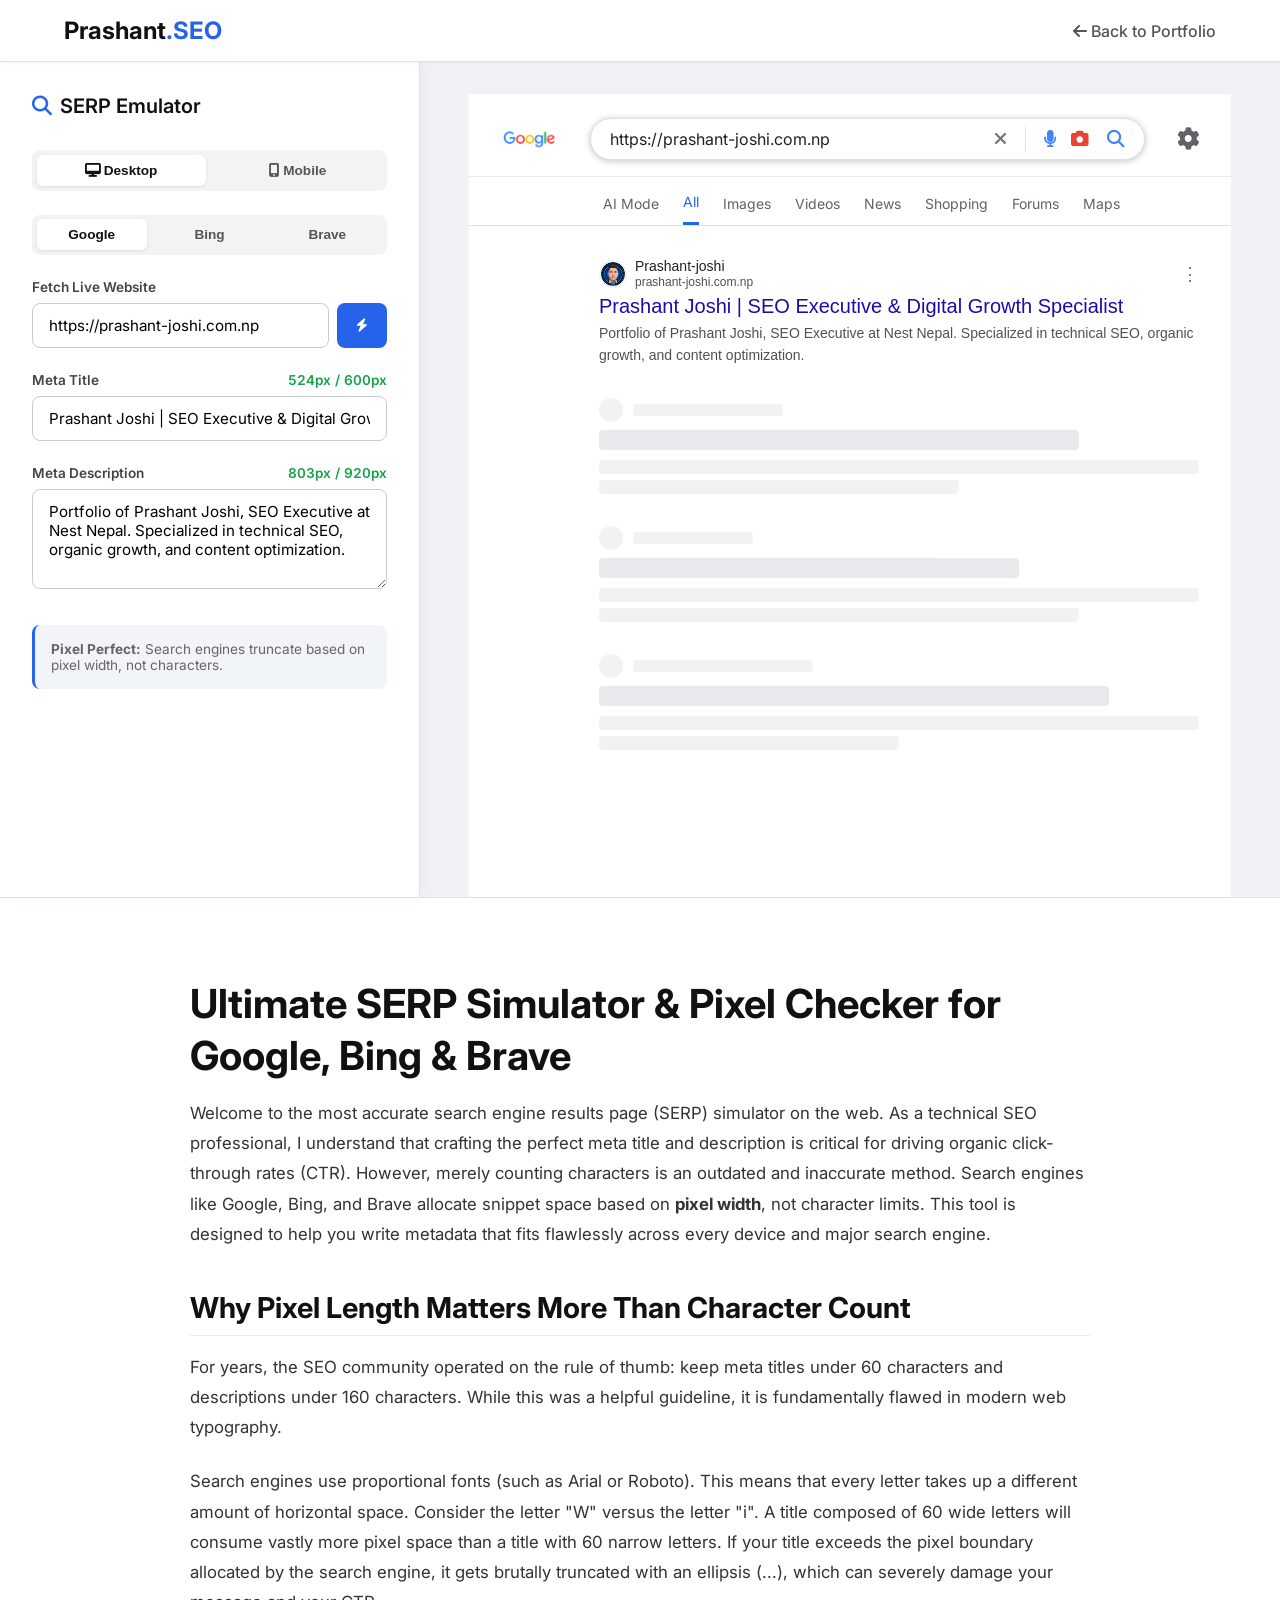
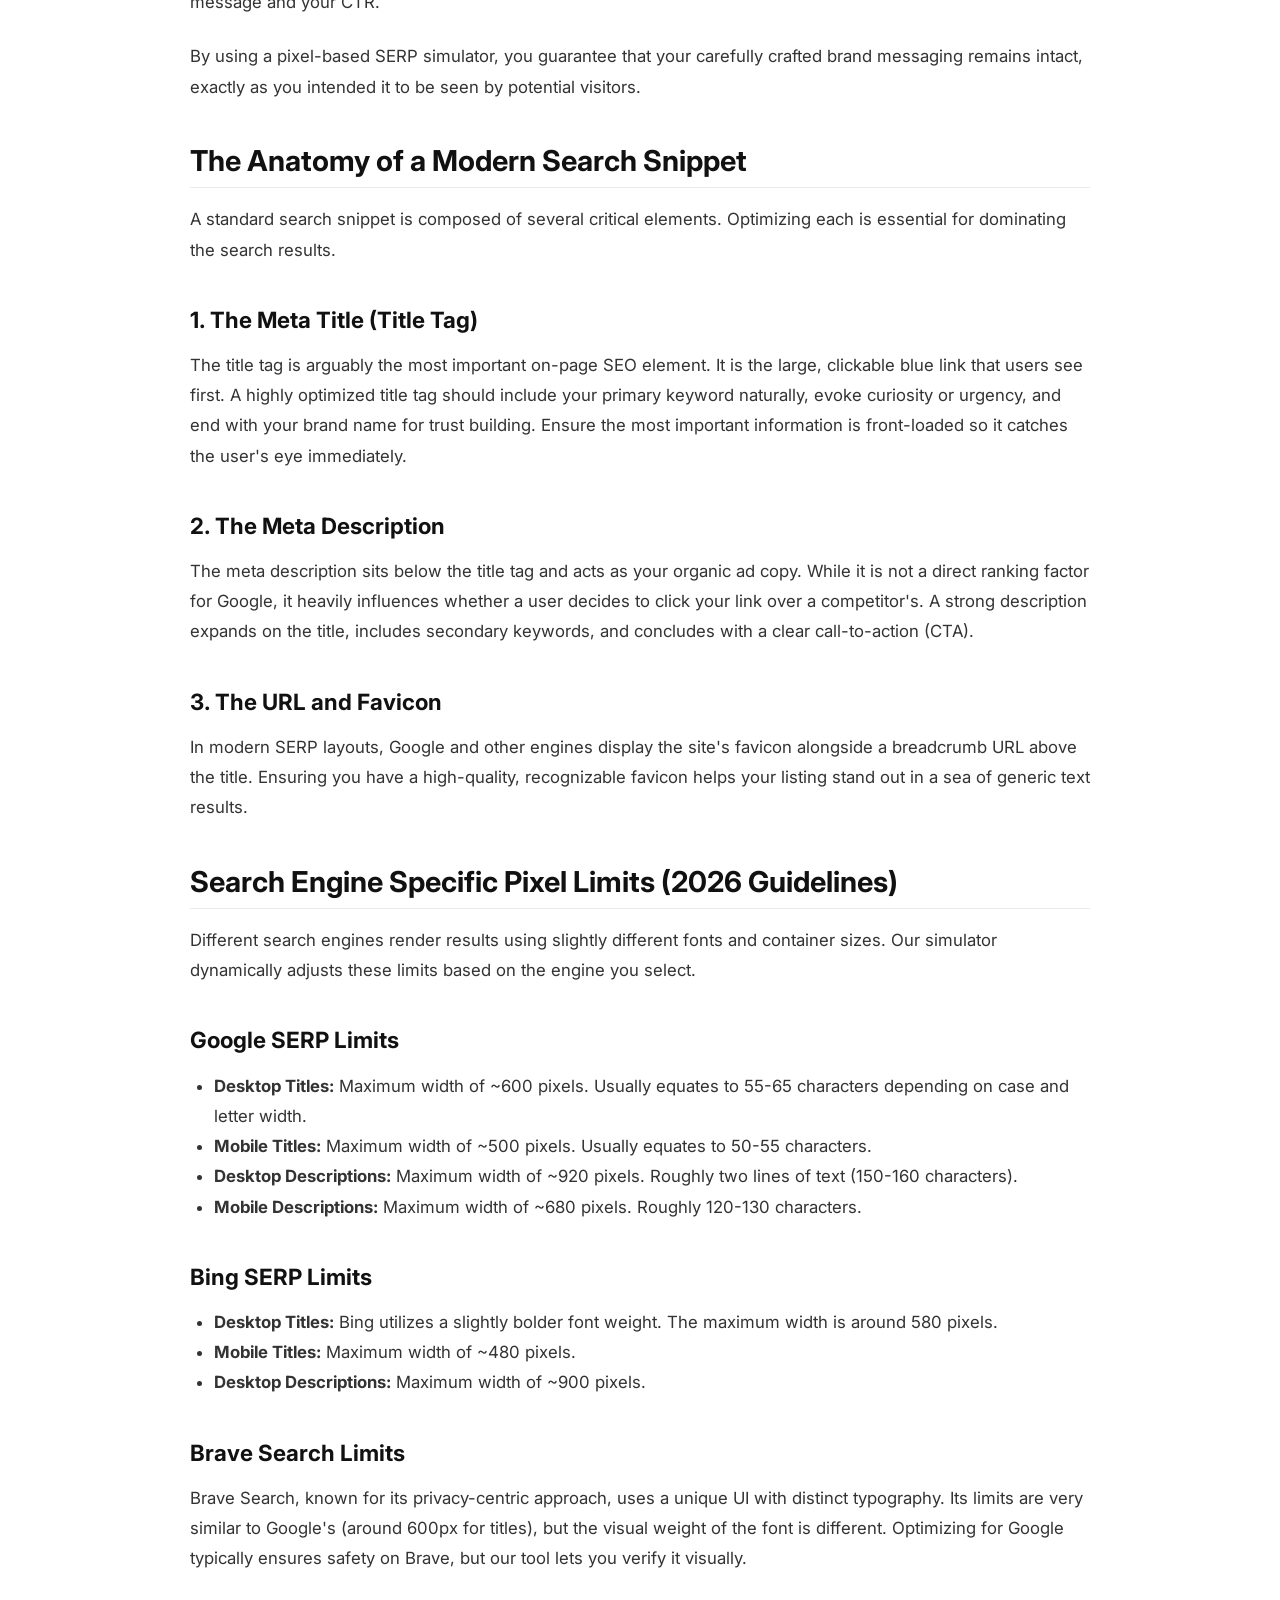
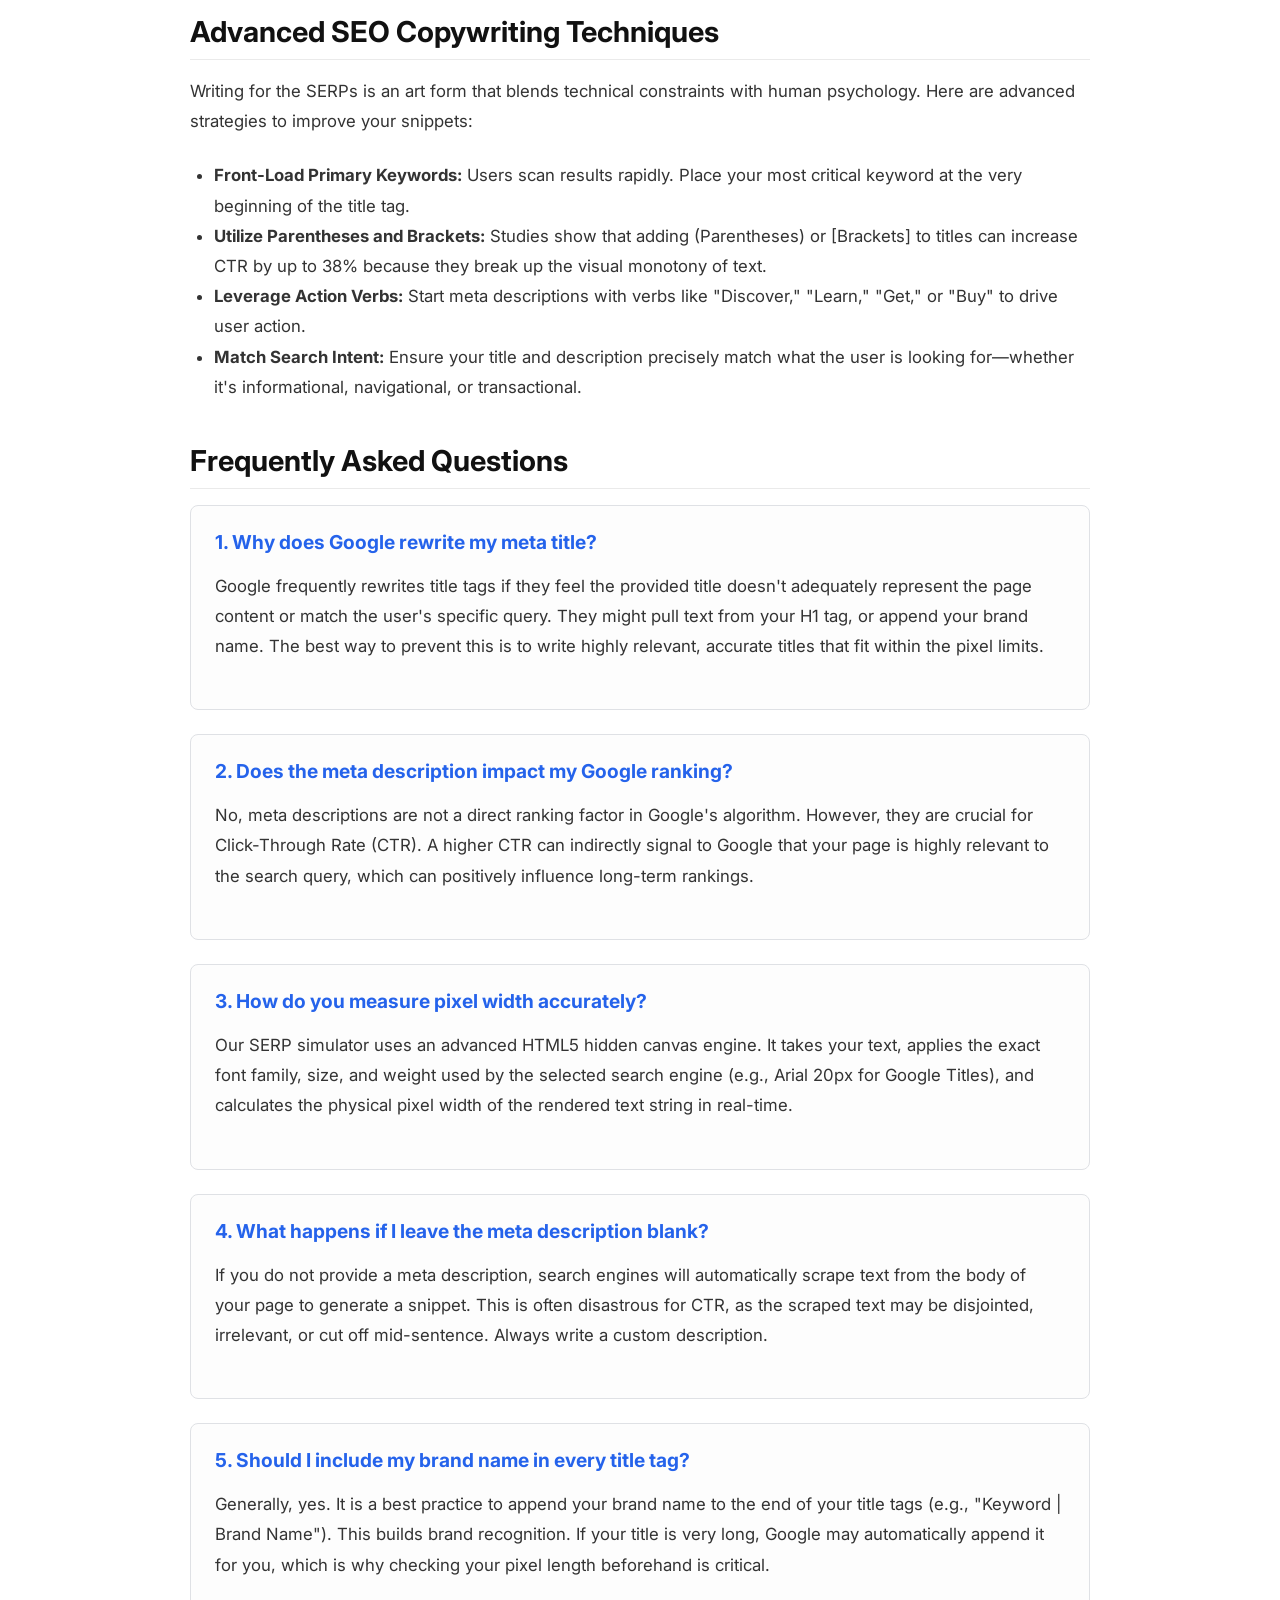
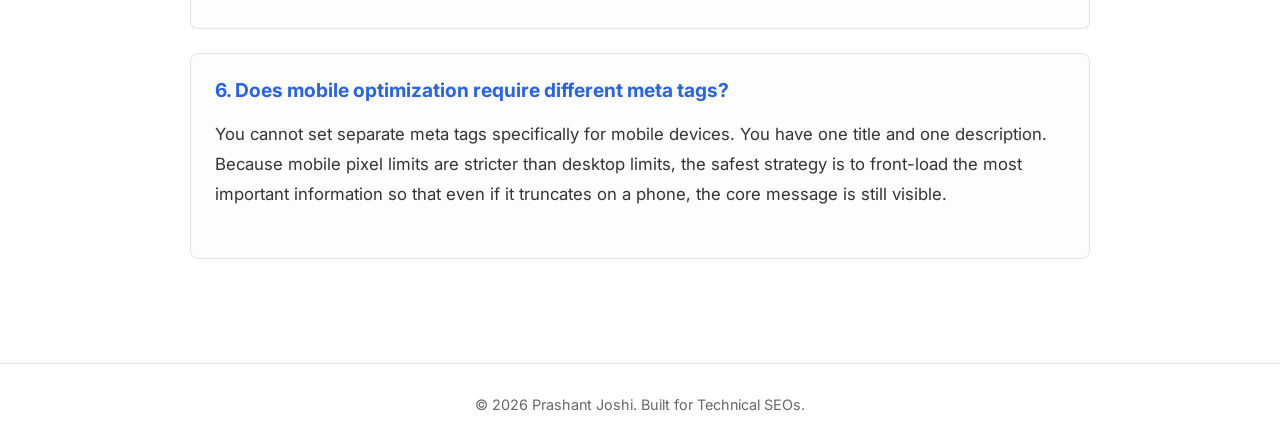
==== serp-simulator.html @ 742fad27 "added serp page and content" ====
<!DOCTYPE html>
<html lang="en">
<head>
    <meta charset="UTF-8">
    <meta name="viewport" content="width=device-width, initial-scale=1.0">
    <title>Advanced SERP Emulator | Google, Bing & Brave SEO Tool</title>
    <meta name="description" content="Pixel-perfect SERP simulator for Google, Bing, and Brave. Check your meta title and description lengths with real-time fetching and dynamic preview.">
    
    <link rel="stylesheet" href="https://cdnjs.cloudflare.com/ajax/libs/font-awesome/6.4.0/css/all.min.css">
    <link href="https://fonts.googleapis.com/css2?family=Inter:wght@400;500;600;700&family=Arial&display=swap" rel="stylesheet">
    <style>
        :root {
            --google-blue: #1a0dab;
            --google-url: #202124;
            --google-desc: #4d5156;
            --bing-blue: #001ba0;
            --bing-url: #008272;
            --bing-desc: #444;
            --brave-title: #3b3be8;
            --brave-url: #fb542b;
            --primary: #2563eb;
            --border: #dfe1e5;
            --bg-gray: #f8f9fa;
        }
        * { box-sizing: border-box; margin: 0; padding: 0; }
        body { font-family: 'Inter', sans-serif; background-color: var(--bg-gray); color: #202124; overflow-x: hidden; }
        
        /* Navbar */
        .navbar { background: #fff; border-bottom: 1px solid var(--border); padding: 1rem 5%; display: flex; justify-content: space-between; align-items: center; position: sticky; top: 0; z-index: 50; box-shadow: 0 1px 3px rgba(0,0,0,0.05); }
        .logo { font-weight: 700; font-size: 1.5rem; color: #111; text-decoration: none; }
        .logo span { color: var(--primary); }
        .nav-links a { color: #555; text-decoration: none; font-weight: 500; transition: 0.2s; }
        .nav-links a:hover { color: var(--primary); }

        /* Main App Grid */
        .app-container {
            display: grid;
            grid-template-columns: 420px 1fr;
            height: calc(100vh - 65px);
            background: #fff;
        }
        
        /* Sidebar Editor (Left) */
        .sidebar {
            background: #ffffff;
            border-right: 1px solid var(--border);
            padding: 2rem;
            height: 100%;
            overflow-y: auto;
            box-shadow: 4px 0 15px rgba(0,0,0,0.03);
            z-index: 10;
        }
        .sidebar::-webkit-scrollbar { width: 6px; }
        .sidebar::-webkit-scrollbar-thumb { background: #cbd5e1; border-radius: 4px; }

        .sidebar h2 { font-size: 1.25rem; font-weight: 600; margin-bottom: 2rem; color: #111; display:flex; align-items:center; gap:0.5rem; }

        .form-group { margin-bottom: 1.5rem; }
        .form-group label { display: flex; justify-content: space-between; font-size: 0.85rem; font-weight: 600; margin-bottom: 0.5rem; color: #444; }
        .form-control { width: 100%; padding: 0.75rem 1rem; border: 1px solid #ccc; border-radius: 8px; font-family: inherit; font-size: 0.95rem; transition: all 0.2s; }
        .form-control:focus { outline: none; border-color: var(--primary); box-shadow: 0 0 0 3px rgba(37,99,235,0.1); }
        textarea.form-control { resize: vertical; min-height: 100px; }
        
        .btn-fetch {
            background: var(--primary); color: #fff; border: none; padding: 0.75rem; border-radius: 8px; width: 100%; font-weight: 600; cursor: pointer; display: flex; align-items: center; justify-content: center; gap: 0.5rem; transition: background 0.2s;
        }
        .btn-fetch:hover { background: #1d4ed8; }

        .stat { font-variant-numeric: tabular-nums; color: #16a34a; }
        .stat.danger { color: #dc2626; }

        /* Search Engine & Device Toggles */
        .toggle-group { display: flex; gap: 0.5rem; margin-bottom: 1.5rem; background: #f1f3f4; padding: 0.3rem; border-radius: 8px; }
        .toggle-btn { flex: 1; padding: 0.5rem; text-align: center; border-radius: 6px; cursor: pointer; font-size: 0.85rem; font-weight: 600; color: #555; transition: 0.2s; border: none; background: transparent; }
        .toggle-btn.active { background: #fff; color: #111; box-shadow: 0 1px 3px rgba(0,0,0,0.1); }

        /* Right Content Area */
        .content-wrapper {
            height: 100%;
            overflow-y: auto;
            background: var(--bg-gray);
            position: relative;
            display: flex;
            flex-direction: column;
            align-items: center;
        }

        /* Mock Search Header */
        .mobile-header-top { display: none; }
        /* Icon Toggles */
        .desktop-only-icon { display: inline-flex; align-items: center; }
        .mobile-only-icon { display: none; }
        .is-mobile .desktop-only-icon { display: none !important; }
        .is-mobile .mobile-only-icon { display: inline-flex !important; }
        .mobile-header-top { display: none; }

        .se-header {
            display: flex;
            align-items: center;
            padding: 1.5rem 2rem 1rem 2rem;
            gap: 2rem;
            background: #fff;
            width: 100%;
            border-bottom: 1px solid #ebebeb;
        }
        .se-logo { display:flex; align-items:center; user-select: none;}
        .se-logo img { height: 32px; object-fit: contain; }
        
        .se-search-bar {
            flex: 1;
            max-width: 690px;
            background: #fff;
            border: 1px solid var(--border);
            border-radius: 24px;
            padding: 0.5rem 1.2rem;
            box-shadow: 0 1px 6px rgba(32,33,36,.28);
            display: flex;
            align-items: center;
            color: #9aa0a6;
            font-size: 1rem;
        }
        .se-search-bar input {
            border: none;
            outline: none;
            width: 100%;
            font-size: 1rem;
            color: #202124;
            font-family: inherit;
            background: transparent;
        }

        /* Mock Tabs */
        .se-tabs {
            display: flex;
            padding: 1rem 2rem 0 130px;
            gap: 1.5rem;
            border-bottom: 1px solid var(--border);
            background: #fff;
            width: 100%;
        }
        .se-tabs span { padding-bottom: 0.75rem; font-size: 0.875rem; color: #5f6368; cursor: pointer; display: flex; align-items: center; }
        .se-tabs span.active { color: var(--primary); border-bottom: 3px solid var(--primary); }

        /* Search Results Container */
        .se-results {
            padding: 2rem 2rem 4rem 130px;
            width: 100%;
            max-width: 1000px;
            background: #fff;
            min-height: 100%;
            flex: 1;
        }

        /* Shared Result Styles */
        .serp-item { margin-bottom: 2rem; font-family: Arial, sans-serif; max-width: 600px; }
        .serp-item.active-preview { padding: 0; background: transparent; border-radius: 0; border-left: none; margin-left: 0; }

        /* ENGINE SPECIFIC STYLES */
        .engine-google .serp-url-wrap { display: flex; align-items: center; gap: 8px; margin-bottom: 4px; color: var(--google-url); font-size: 14px; }
        .engine-google .serp-url-wrap cite { font-style: normal; color: var(--google-desc); font-size: 12px; }
        .engine-google .serp-title { color: var(--google-blue); font-size: 20px; line-height: 1.3; text-decoration: none; display: block; margin-bottom: 3px; white-space: nowrap; overflow: hidden; text-overflow: ellipsis; }
        .engine-google .serp-desc { color: var(--google-desc); font-size: 14px; line-height: 1.58; display: -webkit-box; -webkit-line-clamp: 2; -webkit-box-orient: vertical; overflow: hidden; }

        .engine-bing .serp-url-wrap { display: flex; align-items: center; gap: 6px; margin-bottom: 2px; }
        .engine-bing .serp-url-wrap cite { color: var(--bing-url); font-style: normal; font-size: 14px; }
        .engine-bing .serp-title { color: var(--bing-blue); font-size: 18px; font-weight: 600; line-height: 1.2; text-decoration: none; display: block; margin-bottom: 2px; white-space: nowrap; overflow: hidden; text-overflow: ellipsis; }
        .engine-bing .serp-desc { color: var(--bing-desc); font-size: 14px; line-height: 1.5; display: -webkit-box; -webkit-line-clamp: 2; -webkit-box-orient: vertical; overflow: hidden; }

        .engine-brave .serp-title { color: var(--brave-title); font-size: 20px; font-weight: 500; line-height: 1.3; text-decoration: none; display: block; margin-bottom: 4px; white-space: nowrap; overflow: hidden; text-overflow: ellipsis; }
        .engine-brave .serp-url-wrap { display: flex; align-items: center; gap: 6px; margin-bottom: 6px; }
        .engine-brave .serp-url-wrap cite { color: var(--text-muted); font-style: normal; font-size: 13px; }
        .engine-brave .serp-desc { color: #222; font-size: 14px; line-height: 1.5; display: -webkit-box; -webkit-line-clamp: 2; -webkit-box-orient: vertical; overflow: hidden; }

        /* Skeleton Results */
        .skeleton { animation: pulse 2s infinite ease-in-out; opacity: 0.6; }
        .skel-header { display: flex; align-items: center; gap: 10px; margin-bottom: 8px; }
        .skel-icon { width: 24px; height: 24px; border-radius: 50%; background: #e8eaed; }
        .skel-url { width: 150px; height: 12px; background: #e8eaed; border-radius: 4px; }
        .skel-title { width: 80%; height: 20px; background: #dadce0; border-radius: 4px; margin-bottom: 10px; }
        .skel-desc { width: 100%; height: 14px; background: #e8eaed; border-radius: 4px; margin-bottom: 6px; }
        .skel-desc.short { width: 60%; }

        @keyframes pulse { 0% { opacity: 0.7; } 50% { opacity: 0.3; } 100% { opacity: 0.7; } }

        /* iPhone Frame / Mobile View Tweaks */
        .mobile-frame {
            width: 100%;
            display: flex;
            justify-content: center;
            padding: 2rem;
            background: #f0f2f5;
            min-height: 100%;
        }
        
        .is-mobile .app-inner {
            width: 390px;
            background: #fff;
            border-radius: 40px;
            box-shadow: 0 0 0 12px #111, 0 20px 40px rgba(0,0,0,0.1);
            overflow: hidden;
            display: flex;
            flex-direction: column;
            position: relative;
            margin: 0 auto;
            min-height: 800px;
            border: 2px solid #555;
        }

        .iphone-status-bar { display: none; }
        .is-mobile .iphone-status-bar {
            display: flex; justify-content: space-between; align-items: center;
            padding: 14px 25px 0 25px;
            font-size: 13px; font-weight: 600; color: #111;
            position: relative; z-index: 10; background: #fff;
        }
        .is-mobile .iphone-notch {
            position: absolute; top: 0; left: 50%; transform: translateX(-50%);
            width: 140px; height: 28px; background: #111;
            border-radius: 0 0 18px 18px; z-index: 11;
        }

        .is-mobile .se-header {
            flex-direction: column;
            padding: 0.5rem 1rem 0.5rem 1rem;
            gap: 1rem;
        }
        .is-mobile .mobile-header-top {
            display: flex;
            justify-content: space-between;
            align-items: center;
            width: 100%;
            margin-top: 5px;
        }
        .is-mobile .mobile-header-top .fa-bars { font-size: 1.3rem; color: #5f6368; cursor: pointer; }
        .is-mobile .mobile-header-top .btn-signin { background: #1a73e8; color: #fff; border: none; padding: 0.5rem 1.2rem; border-radius: 20px; font-weight: 500; font-size: 0.9rem; cursor: pointer; }
        
        .is-mobile .se-search-bar { max-width: 100%; width: 100%; border-radius: 24px; padding: 0.6rem 1rem; background: #f1f3f4; border: none; box-shadow: none; display: flex; align-items: center; justify-content: space-between; }
        .is-mobile .se-search-bar input { font-size: 1rem; background: transparent; flex: 1; margin-left: 10px; }
        
        .is-mobile .se-tabs {
            padding: 0 1rem;
            overflow-x: auto;
            white-space: nowrap;
            gap: 1.5rem;
            justify-content: flex-start;
            border-bottom: 1px solid #ebebeb;
        }
        .is-mobile .se-tabs span { padding-bottom: 0.75rem; color: #5f6368; font-weight: 500; font-size: 14px; }
        .is-mobile .se-tabs span.active { color: #202124; border-bottom: 2px solid #202124; font-weight: 600; }
        .is-mobile .se-tabs::-webkit-scrollbar { display: none; }
        
        .is-mobile .se-results {
            padding: 1.5rem 1rem;
            flex: 1;
        }
        .is-mobile .skeleton { display: none !important; }

        /* SEO Article Content */
        .seo-article-fullwidth {
            background: #fff;
            padding: 5rem 5%;
            border-top: 1px solid var(--border);
        }
        .seo-article-container {
            max-width: 900px;
            margin: 0 auto;
            font-size: 1.05rem;
            line-height: 1.8;
            color: #333;
        }
        .seo-article-container h1, .seo-article-container h2, .seo-article-container h3 {
            color: #111; margin-top: 2.5rem; margin-bottom: 1rem; line-height: 1.3;
        }
        .seo-article-container h1 { font-size: 2.5rem; margin-top: 0; }
        .seo-article-container h2 { font-size: 1.8rem; border-bottom: 1px solid #eaeaea; padding-bottom: 0.5rem; }
        .seo-article-container h3 { font-size: 1.4rem; }
        .seo-article-container p { margin-bottom: 1.5rem; }
        .seo-article-container ul { margin-bottom: 1.5rem; padding-left: 1.5rem; }
        
        .faq-box { margin-bottom: 1.5rem; border: 1px solid var(--border); border-radius: 8px; padding: 1.5rem; background: #fdfdfd; }
        .faq-box h3 { margin-top: 0; font-size: 1.2rem; color: var(--primary); border: none; padding: 0; }

        footer { text-align: center; padding: 2rem; background:#fff; border-top: 1px solid var(--border); color: #666; font-size: 0.9rem; }

        @media (max-width: 900px) {
            .app-container { grid-template-columns: 1fr; height: auto; }
            .sidebar { border-right: none; border-bottom: 1px solid var(--border); height: auto; }
            .content-wrapper { height: auto; overflow: visible; }
            .mobile-frame { padding: 0; background: #fff; }
            .is-mobile .app-inner { width: 100%; border-radius: 0; box-shadow: none; border: none; min-height: auto; }
            .se-header, .se-tabs, .se-results { padding-left: 1rem; padding-right: 1rem; }
        }
    </style>
</head>
<body>

    <!-- Navbar -->
    <nav class="navbar">
        <a href="index.html" class="logo">Prashant<span>.SEO</span></a>
        <div class="nav-links">
            <a href="index.html"><i class="fas fa-arrow-left"></i> Back to Portfolio</a>
        </div>
    </nav>

    <div class="app-container">
        
        <!-- SIDEBAR CONTROLS (LEFT) -->
        <aside class="sidebar">
            <h2>
                <i class="fas fa-search" style="color:var(--primary)"></i> SERP Emulator
            </h2>

            <div class="toggle-group">
                <button class="toggle-btn active" id="btn-desktop"><i class="fas fa-desktop"></i> Desktop</button>
                <button class="toggle-btn" id="btn-mobile"><i class="fas fa-mobile-alt"></i> Mobile</button>
            </div>

            <div class="toggle-group" id="engine-tabs">
                <button class="toggle-btn active" data-engine="google">Google</button>
                <button class="toggle-btn" data-engine="bing">Bing</button>
                <button class="toggle-btn" data-engine="brave">Brave</button>
            </div>

            <div class="form-group">
                <label>Fetch Live Website</label>
                <div style="display:flex; gap:0.5rem;">
                    <input type="url" id="input-url" class="form-control" value="https://prashant-joshi.com.np" placeholder="example.com">
                    <button class="btn-fetch" id="fetch-btn" style="width: auto; padding: 0 1.2rem;" title="Fetch SEO Data">
                        <i class="fas fa-bolt"></i>
                    </button>
                </div>
            </div>

            <div class="form-group">
                <label>
                    Meta Title 
                    <span id="title-stats" class="stat">0px / 600px</span>
                </label>
                <input type="text" id="input-title" class="form-control" value="Prashant Joshi | SEO Executive & Digital Growth Specialist">
            </div>

            <div class="form-group">
                <label>
                    Meta Description 
                    <span id="desc-stats" class="stat">0px / 920px</span>
                </label>
                <textarea id="input-desc" class="form-control">Portfolio of Prashant Joshi, SEO Executive at Nest Nepal. Specialized in technical SEO, organic growth, and content optimization.</textarea>
            </div>
            
            <div style="margin-top: 2rem; font-size: 0.85rem; color: #666; background: #f1f5f9; padding: 1rem; border-radius: 8px; border-left: 3px solid var(--primary);">
                <strong>Pixel Perfect:</strong> Search engines truncate based on pixel width, not characters.
            </div>
        </aside>

        <!-- RIGHT CONTENT WRAPPER -->
        <div class="content-wrapper engine-google" id="preview-area">
            <div class="mobile-frame" id="mobile-frame">
                <div class="app-inner">
                    
                    <!-- Header -->
                    <div class="iphone-status-bar">
                        <span>11:00</span>
                        <div class="iphone-notch"></div>
                        <span><i class="fas fa-signal"></i> <i class="fas fa-wifi"></i> <i class="fas fa-battery-full"></i></span>
                    </div>
                    <div class="se-header">
                        <div class="mobile-header-top">
                            <i class="fas fa-bars"></i>
                            <div class="se-logo" id="se-logo-mobile">
                                <img src="google.png" alt="Google">
                            </div>
                            <button class="btn-signin">Sign in</button>
                        </div>
                        
                        <div class="se-logo desktop-only-icon" id="se-logo-desktop">
                            <img src="google.png" alt="Google">
                        </div>
                        
                        <div class="se-search-bar">
                            <i class="fas fa-search mobile-only-icon"></i>
                            <input type="text" id="mock-search-input" value="serp" readonly>
                            <div style="display:flex; align-items:center; gap:14px; margin-left: auto;">
                                <i class="fas fa-times desktop-only-icon" style="color:#70757a; font-size: 1.1rem; cursor:pointer;"></i>
                                <span class="desktop-only-icon" style="border-left: 1px solid #dfe1e5; height: 24px; margin: 0 4px;"></span>
                                <i class="fas fa-microphone" style="color: #4285f4; font-size: 1.1rem;"></i>
                                <i class="fas fa-camera" style="color: #ea4335; font-size: 1.1rem;"></i>
                                <i class="fas fa-search desktop-only-icon" style="color: #4285f4; font-size: 1.1rem; margin-left: 4px;"></i>
                            </div>
                        </div>
                        
                        <div class="desktop-only-icon" style="margin-left: auto;">
                            <i class="fas fa-cog" style="color:#5f6368; font-size: 1.4rem; cursor: pointer;"></i>
                        </div>
                    </div>

                    <div class="se-tabs">
                        <span class="mobile-only-icon"><i class="fas fa-sparkles" style="color:#a8c7fa; margin-right:4px;"></i> AI Mode</span>
                        <span class="active">All</span>
                        <span>Images</span>
                        <span>Videos</span>
                        <span>News</span>
                        <span class="desktop-only-icon">Shopping</span>
                        <span class="mobile-only-icon">Forums</span>
                        <span class="desktop-only-icon">Maps</span>
                    </div>

                    <!-- SERP Results Array -->
                    <div class="se-results">
                        <!-- Our Live Preview Result -->
                        <div class="serp-item active-preview" id="serp-box">
                            <div class="serp-url-wrap">
                                <img src="favicon.png" width="28" height="28" style="border-radius:50%; background:#f1f3f4; padding:2px; object-fit:contain;" onerror="this.style.display='none'" id="preview-favicon">
                                <div style="display:flex; flex-direction:column; line-height:1.2;">
                                    <span style="color:#202124; font-size:14px; font-weight:400;" id="preview-sitename">Prashant-joshi</span>
                                    <cite id="preview-url">prashant-joshi.com.np</cite>
                                </div>
                                <span style="margin-left:auto; color:#70757a; font-size:18px;">⋮</span>
                            </div>
                            <a href="#" class="serp-title" id="preview-title" target="_blank">Title goes here</a>
                            <div class="serp-desc" id="preview-desc">Description goes here</div>
                        </div>

                        <!-- Skeleton Dummy Result -->
                        <div class="serp-item skeleton">
                            <div class="skel-header">
                                <div class="skel-icon"></div>
                                <div class="skel-url"></div>
                            </div>
                            <div class="skel-title"></div>
                            <div class="skel-desc"></div>
                            <div class="skel-desc short"></div>
                        </div>

                        <div class="serp-item skeleton">
                            <div class="skel-header">
                                <div class="skel-icon"></div>
                                <div class="skel-url" style="width:120px;"></div>
                            </div>
                            <div class="skel-title" style="width:70%;"></div>
                            <div class="skel-desc"></div>
                            <div class="skel-desc" style="width:80%;"></div>
                        </div>
                        
                        <div class="serp-item skeleton" style="animation-delay: 0.5s;">
                            <div class="skel-header">
                                <div class="skel-icon"></div>
                                <div class="skel-url" style="width:180px;"></div>
                            </div>
                            <div class="skel-title" style="width:85%;"></div>
                            <div class="skel-desc"></div>
                            <div class="skel-desc" style="width:50%;"></div>
                        </div>
                    </div>

                </div>
            </div>
        </div>
    </div>

    <!-- SEO ARTICLE CONTENT -->
    <article class="seo-article-fullwidth">
        <div class="seo-article-container">
            <h1>Ultimate SERP Simulator & Pixel Checker for Google, Bing & Brave</h1>
            <p>Welcome to the most accurate search engine results page (SERP) simulator on the web. As a technical SEO professional, I understand that crafting the perfect meta title and description is critical for driving organic click-through rates (CTR). However, merely counting characters is an outdated and inaccurate method. Search engines like Google, Bing, and Brave allocate snippet space based on <strong>pixel width</strong>, not character limits. This tool is designed to help you write metadata that fits flawlessly across every device and major search engine.</p>

            <h2>Why Pixel Length Matters More Than Character Count</h2>
            <p>For years, the SEO community operated on the rule of thumb: keep meta titles under 60 characters and descriptions under 160 characters. While this was a helpful guideline, it is fundamentally flawed in modern web typography.</p>
            <p>Search engines use proportional fonts (such as Arial or Roboto). This means that every letter takes up a different amount of horizontal space. Consider the letter "W" versus the letter "i". A title composed of 60 wide letters will consume vastly more pixel space than a title with 60 narrow letters. If your title exceeds the pixel boundary allocated by the search engine, it gets brutally truncated with an ellipsis (...), which can severely damage your message and your CTR.</p>
            <p>By using a pixel-based SERP simulator, you guarantee that your carefully crafted brand messaging remains intact, exactly as you intended it to be seen by potential visitors.</p>

            <h2>The Anatomy of a Modern Search Snippet</h2>
            <p>A standard search snippet is composed of several critical elements. Optimizing each is essential for dominating the search results.</p>
            
            <h3>1. The Meta Title (Title Tag)</h3>
            <p>The title tag is arguably the most important on-page SEO element. It is the large, clickable blue link that users see first. A highly optimized title tag should include your primary keyword naturally, evoke curiosity or urgency, and end with your brand name for trust building. Ensure the most important information is front-loaded so it catches the user's eye immediately.</p>
            
            <h3>2. The Meta Description</h3>
            <p>The meta description sits below the title tag and acts as your organic ad copy. While it is not a direct ranking factor for Google, it heavily influences whether a user decides to click your link over a competitor's. A strong description expands on the title, includes secondary keywords, and concludes with a clear call-to-action (CTA).</p>
            
            <h3>3. The URL and Favicon</h3>
            <p>In modern SERP layouts, Google and other engines display the site's favicon alongside a breadcrumb URL above the title. Ensuring you have a high-quality, recognizable favicon helps your listing stand out in a sea of generic text results.</p>

            <h2>Search Engine Specific Pixel Limits (2026 Guidelines)</h2>
            <p>Different search engines render results using slightly different fonts and container sizes. Our simulator dynamically adjusts these limits based on the engine you select.</p>

            <h3>Google SERP Limits</h3>
            <ul>
                <li><strong>Desktop Titles:</strong> Maximum width of ~600 pixels. Usually equates to 55-65 characters depending on case and letter width.</li>
                <li><strong>Mobile Titles:</strong> Maximum width of ~500 pixels. Usually equates to 50-55 characters.</li>
                <li><strong>Desktop Descriptions:</strong> Maximum width of ~920 pixels. Roughly two lines of text (150-160 characters).</li>
                <li><strong>Mobile Descriptions:</strong> Maximum width of ~680 pixels. Roughly 120-130 characters.</li>
            </ul>

            <h3>Bing SERP Limits</h3>
            <ul>
                <li><strong>Desktop Titles:</strong> Bing utilizes a slightly bolder font weight. The maximum width is around 580 pixels.</li>
                <li><strong>Mobile Titles:</strong> Maximum width of ~480 pixels.</li>
                <li><strong>Desktop Descriptions:</strong> Maximum width of ~900 pixels.</li>
            </ul>
            
            <h3>Brave Search Limits</h3>
            <p>Brave Search, known for its privacy-centric approach, uses a unique UI with distinct typography. Its limits are very similar to Google's (around 600px for titles), but the visual weight of the font is different. Optimizing for Google typically ensures safety on Brave, but our tool lets you verify it visually.</p>

            <h2>Advanced SEO Copywriting Techniques</h2>
            <p>Writing for the SERPs is an art form that blends technical constraints with human psychology. Here are advanced strategies to improve your snippets:</p>
            <ul>
                <li><strong>Front-Load Primary Keywords:</strong> Users scan results rapidly. Place your most critical keyword at the very beginning of the title tag.</li>
                <li><strong>Utilize Parentheses and Brackets:</strong> Studies show that adding (Parentheses) or [Brackets] to titles can increase CTR by up to 38% because they break up the visual monotony of text.</li>
                <li><strong>Leverage Action Verbs:</strong> Start meta descriptions with verbs like "Discover," "Learn," "Get," or "Buy" to drive user action.</li>
                <li><strong>Match Search Intent:</strong> Ensure your title and description precisely match what the user is looking for—whether it's informational, navigational, or transactional.</li>
            </ul>

            <h2>Frequently Asked Questions</h2>
            
            <div class="faq-box">
                <h3>1. Why does Google rewrite my meta title?</h3>
                <p>Google frequently rewrites title tags if they feel the provided title doesn't adequately represent the page content or match the user's specific query. They might pull text from your H1 tag, or append your brand name. The best way to prevent this is to write highly relevant, accurate titles that fit within the pixel limits.</p>
            </div>
            
            <div class="faq-box">
                <h3>2. Does the meta description impact my Google ranking?</h3>
                <p>No, meta descriptions are not a direct ranking factor in Google's algorithm. However, they are crucial for Click-Through Rate (CTR). A higher CTR can indirectly signal to Google that your page is highly relevant to the search query, which can positively influence long-term rankings.</p>
            </div>
            
            <div class="faq-box">
                <h3>3. How do you measure pixel width accurately?</h3>
                <p>Our SERP simulator uses an advanced HTML5 hidden canvas engine. It takes your text, applies the exact font family, size, and weight used by the selected search engine (e.g., Arial 20px for Google Titles), and calculates the physical pixel width of the rendered text string in real-time.</p>
            </div>
            
            <div class="faq-box">
                <h3>4. What happens if I leave the meta description blank?</h3>
                <p>If you do not provide a meta description, search engines will automatically scrape text from the body of your page to generate a snippet. This is often disastrous for CTR, as the scraped text may be disjointed, irrelevant, or cut off mid-sentence. Always write a custom description.</p>
            </div>

            <div class="faq-box">
                <h3>5. Should I include my brand name in every title tag?</h3>
                <p>Generally, yes. It is a best practice to append your brand name to the end of your title tags (e.g., "Keyword | Brand Name"). This builds brand recognition. If your title is very long, Google may automatically append it for you, which is why checking your pixel length beforehand is critical.</p>
            </div>
            
            <div class="faq-box">
                <h3>6. Does mobile optimization require different meta tags?</h3>
                <p>You cannot set separate meta tags specifically for mobile devices. You have one title and one description. Because mobile pixel limits are stricter than desktop limits, the safest strategy is to front-load the most important information so that even if it truncates on a phone, the core message is still visible.</p>
            </div>
        </div>
    </article>

    <footer>
        <p>&copy; 2026 Prashant Joshi. Built for Technical SEOs.</p>
    </footer>

    <script>
        // DOM Elements
        const inputUrl = document.getElementById('input-url');
        const inputTitle = document.getElementById('input-title');
        const inputDesc = document.getElementById('input-desc');
        const fetchBtn = document.getElementById('fetch-btn');
        const mockSearchInput = document.getElementById('mock-search-input');
        
        const previewUrl = document.getElementById('preview-url');
        const previewSitename = document.getElementById('preview-sitename');
        const previewTitle = document.getElementById('preview-title');
        const previewDesc = document.getElementById('preview-desc');
        const previewFavicon = document.getElementById('preview-favicon');
        
        const titleStats = document.getElementById('title-stats');
        const descStats = document.getElementById('desc-stats');

        const previewArea = document.getElementById('preview-area');
        const seLogoDesktop = document.getElementById('se-logo-desktop');
        const seLogoMobile = document.getElementById('se-logo-mobile');

        const engineTabs = document.querySelectorAll('#engine-tabs .toggle-btn');
        const btnDesktop = document.getElementById('btn-desktop');
        const btnMobile = document.getElementById('btn-mobile');

        let currentEngine = 'google';
        let isMobile = false;

        // Image Logos for engines
        const logos = {
            google: '<img src="google.png" alt="Google">',
            bing: '<img src="bing.png" alt="Bing">',
            brave: '<img src="brave.png" alt="Brave">'
        };

        // Engine Selection Logic
        engineTabs.forEach(tab => {
            tab.addEventListener('click', () => {
                engineTabs.forEach(t => t.classList.remove('active'));
                tab.classList.add('active');
                currentEngine = tab.dataset.engine;
                
                previewArea.className = `content-wrapper engine-${currentEngine} ${isMobile ? 'is-mobile' : ''}`;
                seLogoDesktop.innerHTML = logos[currentEngine];
                seLogoMobile.innerHTML = logos[currentEngine];
                
                updateSerp();
            });
        });

        // Device Selection Logic
        btnDesktop.addEventListener('click', () => {
            isMobile = false;
            btnDesktop.classList.add('active');
            btnMobile.classList.remove('active');
            previewArea.classList.remove('is-mobile');
            
            // Show Desktop Logo, Hide Mobile Top Bar
            seLogoDesktop.style.display = 'flex';
            document.querySelector('.mobile-header-top').style.display = 'none';
            
            updateSerp();
        });

        btnMobile.addEventListener('click', () => {
            isMobile = true;
            btnMobile.classList.add('active');
            btnDesktop.classList.remove('active');
            previewArea.classList.add('is-mobile');
            
            // Hide Desktop Logo, Show Mobile Top Bar
            seLogoDesktop.style.display = 'none';
            document.querySelector('.mobile-header-top').style.display = 'flex';
            
            updateSerp();
        });

        // Trigger fetch on Enter key inside the URL input
        inputUrl.addEventListener('keydown', (e) => {
            if (e.key === 'Enter') {
                e.preventDefault();
                fetchBtn.click();
            }
        });

        // Measurement Engine
        const measureCanvas = document.createElement('canvas');
        const measureCtx = measureCanvas.getContext('2d');

        function measureText(text, font) {
            measureCtx.font = font;
            return Math.floor(measureCtx.measureText(text).width);
        }

        function formatUrl(url) {
            try {
                let u = new URL(url.startsWith('http') ? url : 'https://' + url);
                return {
                    domain: u.hostname.replace('www.', ''),
                    path: u.pathname === '/' ? '' : ' › ' + u.pathname.substring(1).split('/').join(' › ')
                };
            } catch(e) {
                return { domain: url, path: '' };
            }
        }

        function updateSerp() {
            let urlVal = inputUrl.value.trim();
            if(!urlVal) urlVal = 'example.com';
            
            mockSearchInput.value = urlVal;
            
            let formatted = formatUrl(urlVal);
            let sitename = formatted.domain.split('.')[0];
            sitename = sitename.charAt(0).toUpperCase() + sitename.slice(1);
            
            if(currentEngine === 'google') {
                previewSitename.innerText = sitename;
                previewSitename.style.display = 'block';
                previewUrl.innerText = formatted.domain + formatted.path;
            } else if (currentEngine === 'bing') {
                previewSitename.style.display = 'none';
                previewUrl.innerText = formatted.domain + formatted.path;
            } else {
                previewSitename.style.display = 'none';
                previewUrl.innerText = formatted.domain + formatted.path;
            }

            let tMaxPx, dMaxPx;
            if(currentEngine === 'google') {
                tMaxPx = isMobile ? 500 : 600;
                dMaxPx = isMobile ? 680 : 920;
            } else if (currentEngine === 'bing') {
                tMaxPx = isMobile ? 480 : 580;
                dMaxPx = isMobile ? 650 : 900;
            } else {
                tMaxPx = isMobile ? 500 : 600;
                dMaxPx = isMobile ? 650 : 900;
            }
            
            const tText = inputTitle.value;
            let tFont = currentEngine === 'bing' ? '600 18px Arial' : '20px Arial';
            const tPx = measureText(tText, tFont);
            previewTitle.innerText = tText || "Example Title";
            
            let actualLink = urlVal;
            if (!actualLink.startsWith('http://') && !actualLink.startsWith('https://')) {
                actualLink = 'https://' + actualLink;
            }
            previewTitle.href = actualLink;
            
            titleStats.innerText = `${tPx}px / ${tMaxPx}px`;
            titleStats.className = (tPx > tMaxPx) ? 'stat danger' : 'stat perfect';

            const dText = inputDesc.value;
            const dPx = measureText(dText, '14px Arial');
            previewDesc.innerText = dText || "Example description text.";
            descStats.innerText = `${dPx}px / ${dMaxPx}px`;
            descStats.className = (dPx > dMaxPx) ? 'stat danger' : 'stat perfect';
        }

        async function triggerFetch() {
            const url = inputUrl.value.trim();
            if(!url) return;
            
            const targetUrl = url.startsWith('http') ? url : 'https://' + url;
            inputUrl.value = targetUrl;
            
            fetchBtn.innerHTML = '<i class="fas fa-spinner fa-spin"></i>';
            fetchBtn.disabled = true;
            
            try {
                const res = await fetch(`https://api.microlink.io/?url=${encodeURIComponent(targetUrl)}`);
                if(res.ok) {
                    const json = await res.json();
                    if(json.status === 'success' && json.data) {
                        const title = json.data.title || '';
                        const metaDesc = json.data.description || '';
                        
                        inputTitle.value = title.trim();
                        inputDesc.value = metaDesc.trim();
                        
                        if(json.data.logo && json.data.logo.url) {
                            previewFavicon.src = json.data.logo.url;
                            previewFavicon.style.display = 'inline-block';
                        } else {
                            try {
                                const urlObj = new URL(targetUrl);
                                previewFavicon.src = `https://www.google.com/s2/favicons?domain=${urlObj.hostname}&sz=32`;
                                previewFavicon.style.display = 'inline-block';
                            } catch(e) {}
                        }
                        updateSerp();
                    }
                }
            } catch (err) {
                console.error(err);
            }
            
            fetchBtn.innerHTML = '<i class="fas fa-bolt"></i>';
            fetchBtn.disabled = false;
        }

        fetchBtn.addEventListener('click', triggerFetch);

        inputUrl.addEventListener('input', updateSerp);
        inputTitle.addEventListener('input', updateSerp);
        inputDesc.addEventListener('input', updateSerp);
        
        // Ensure Desktop state on load
        seLogoDesktop.style.display = 'flex';
        document.querySelector('.mobile-header-top').style.display = 'none';

        updateSerp();
    </script>
</body>
</html>
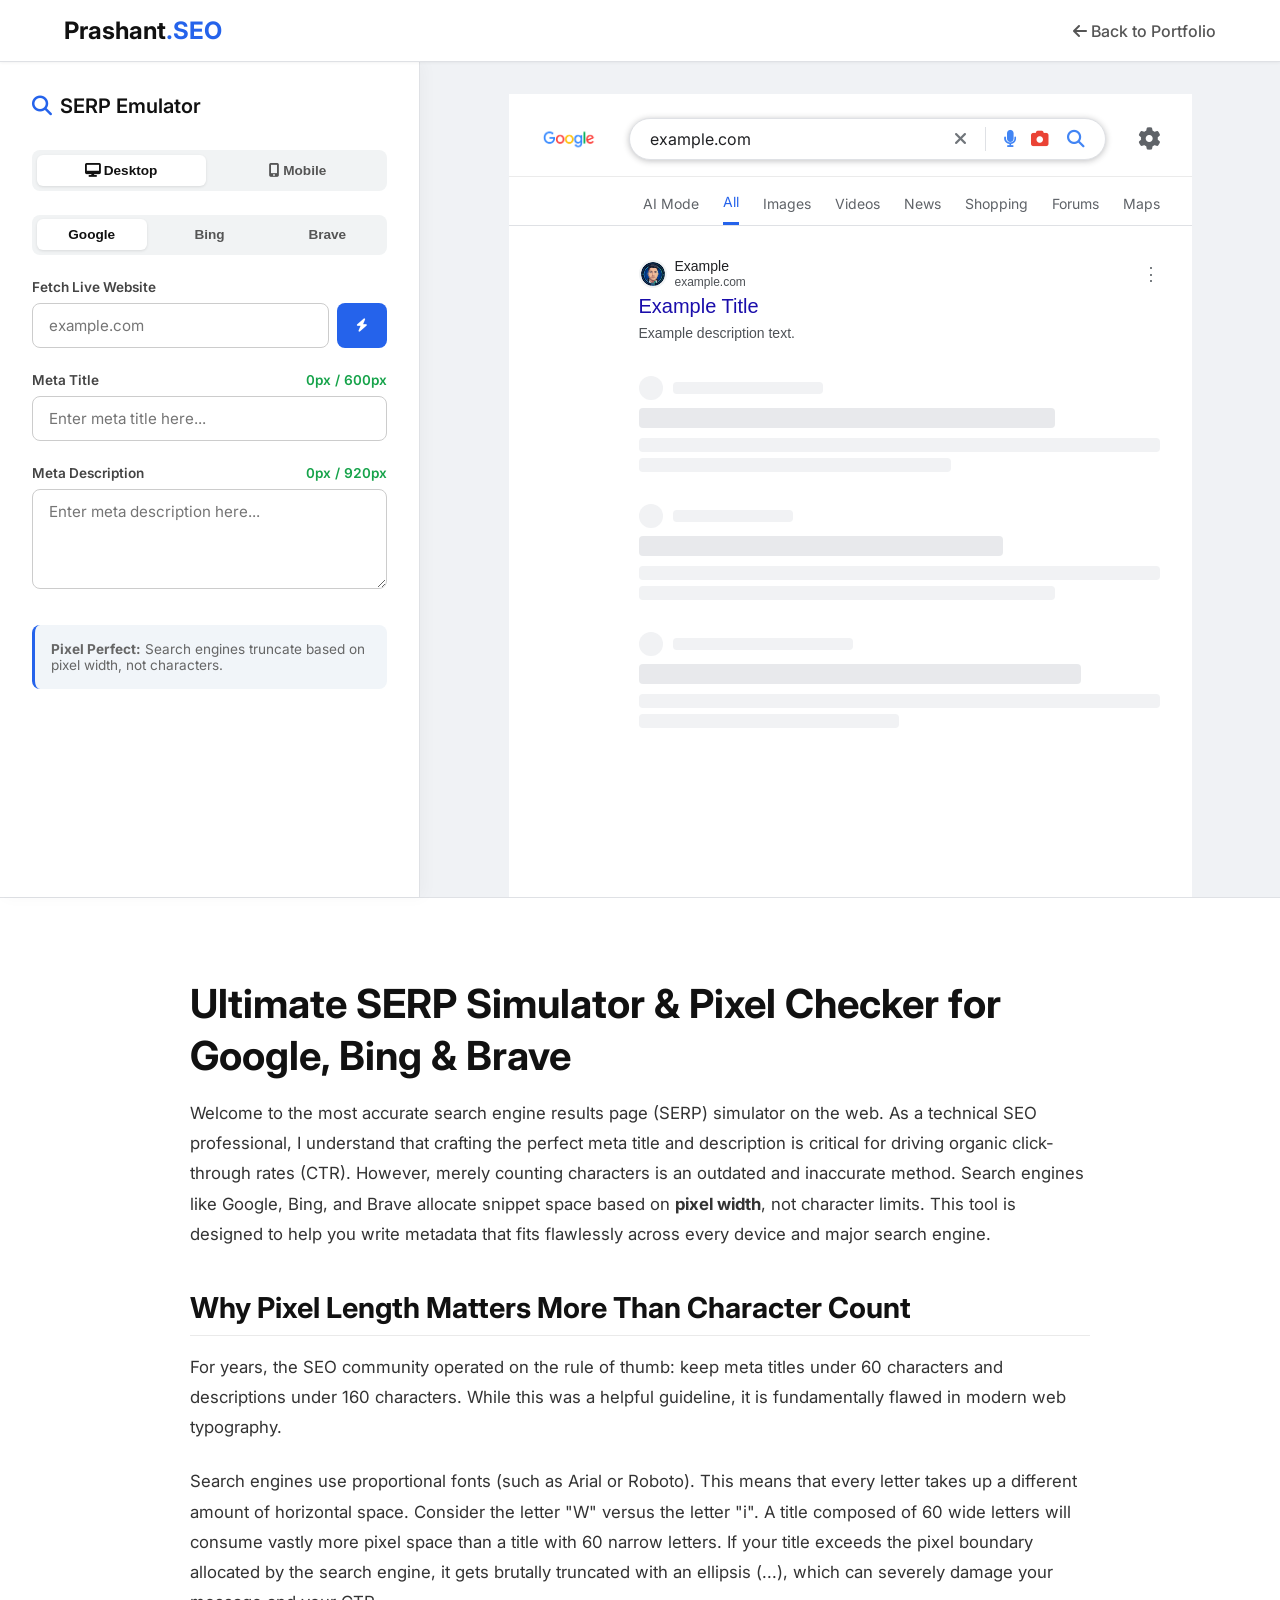
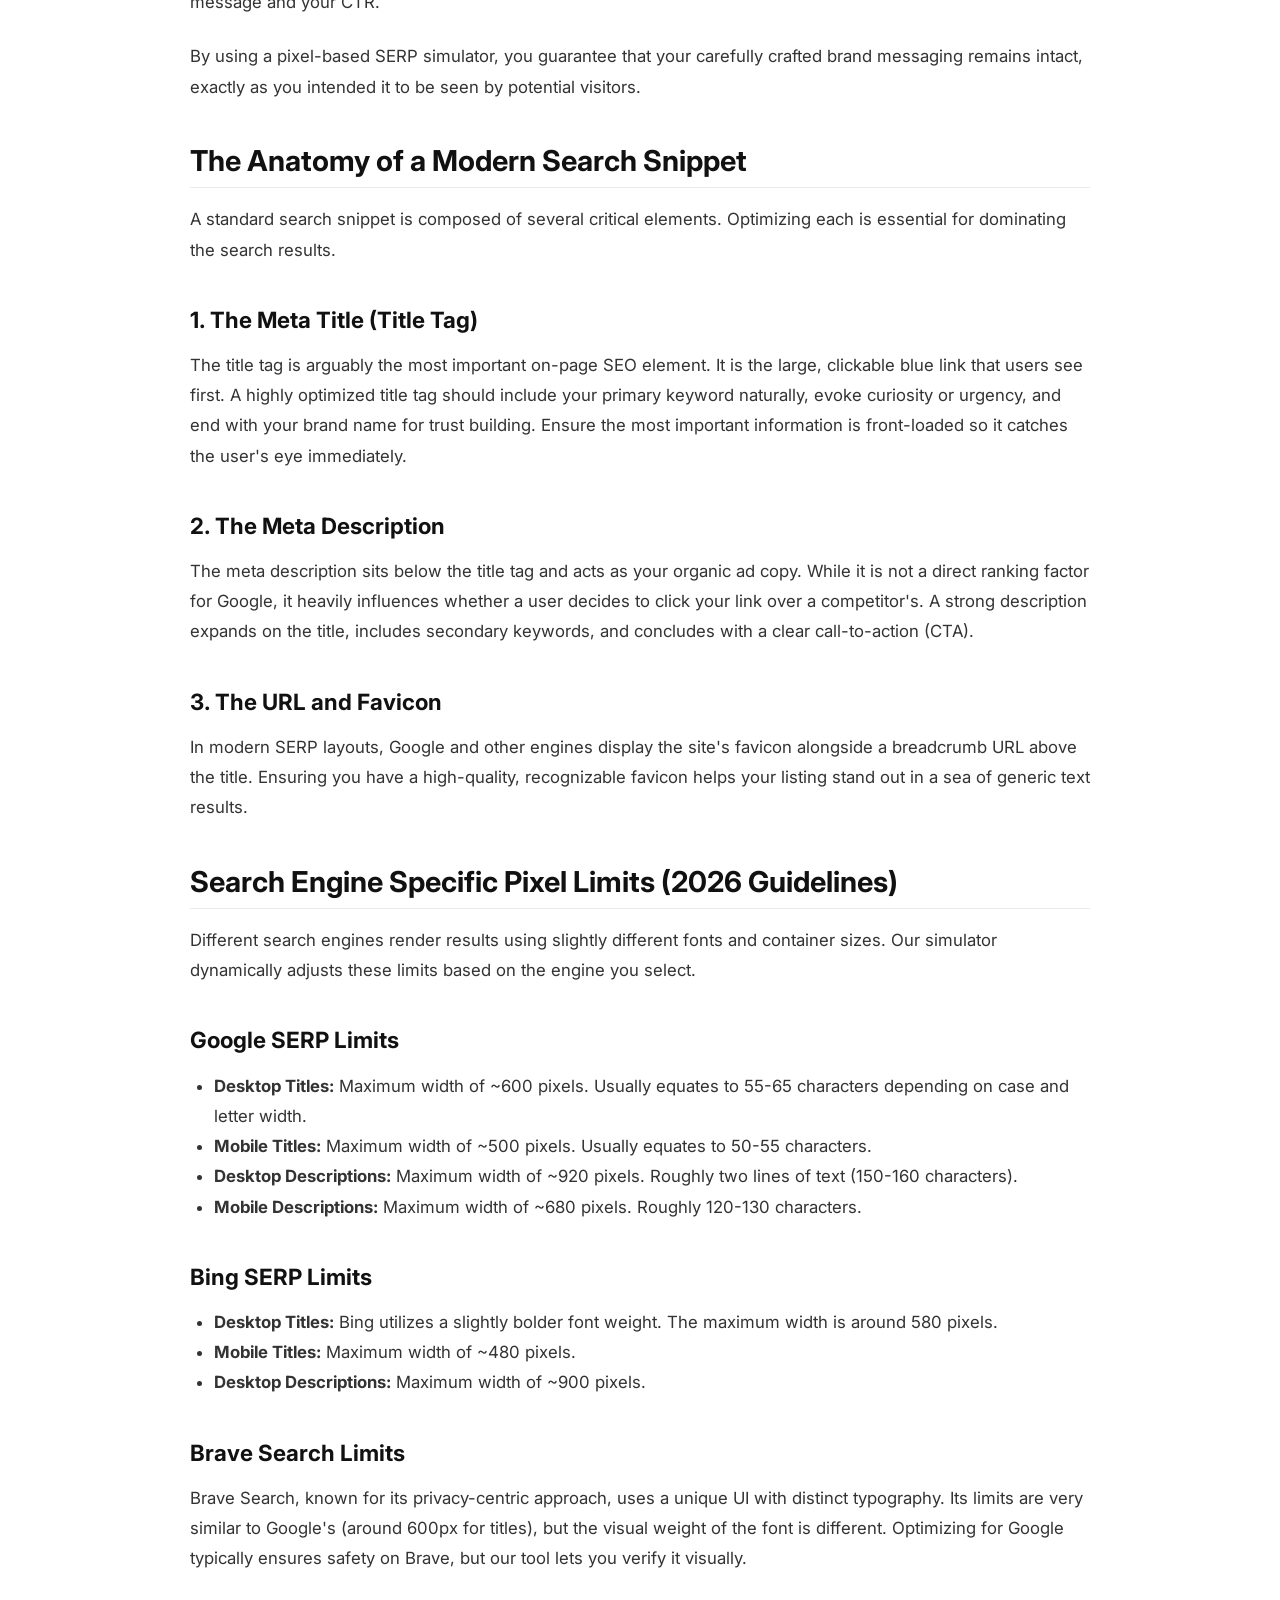
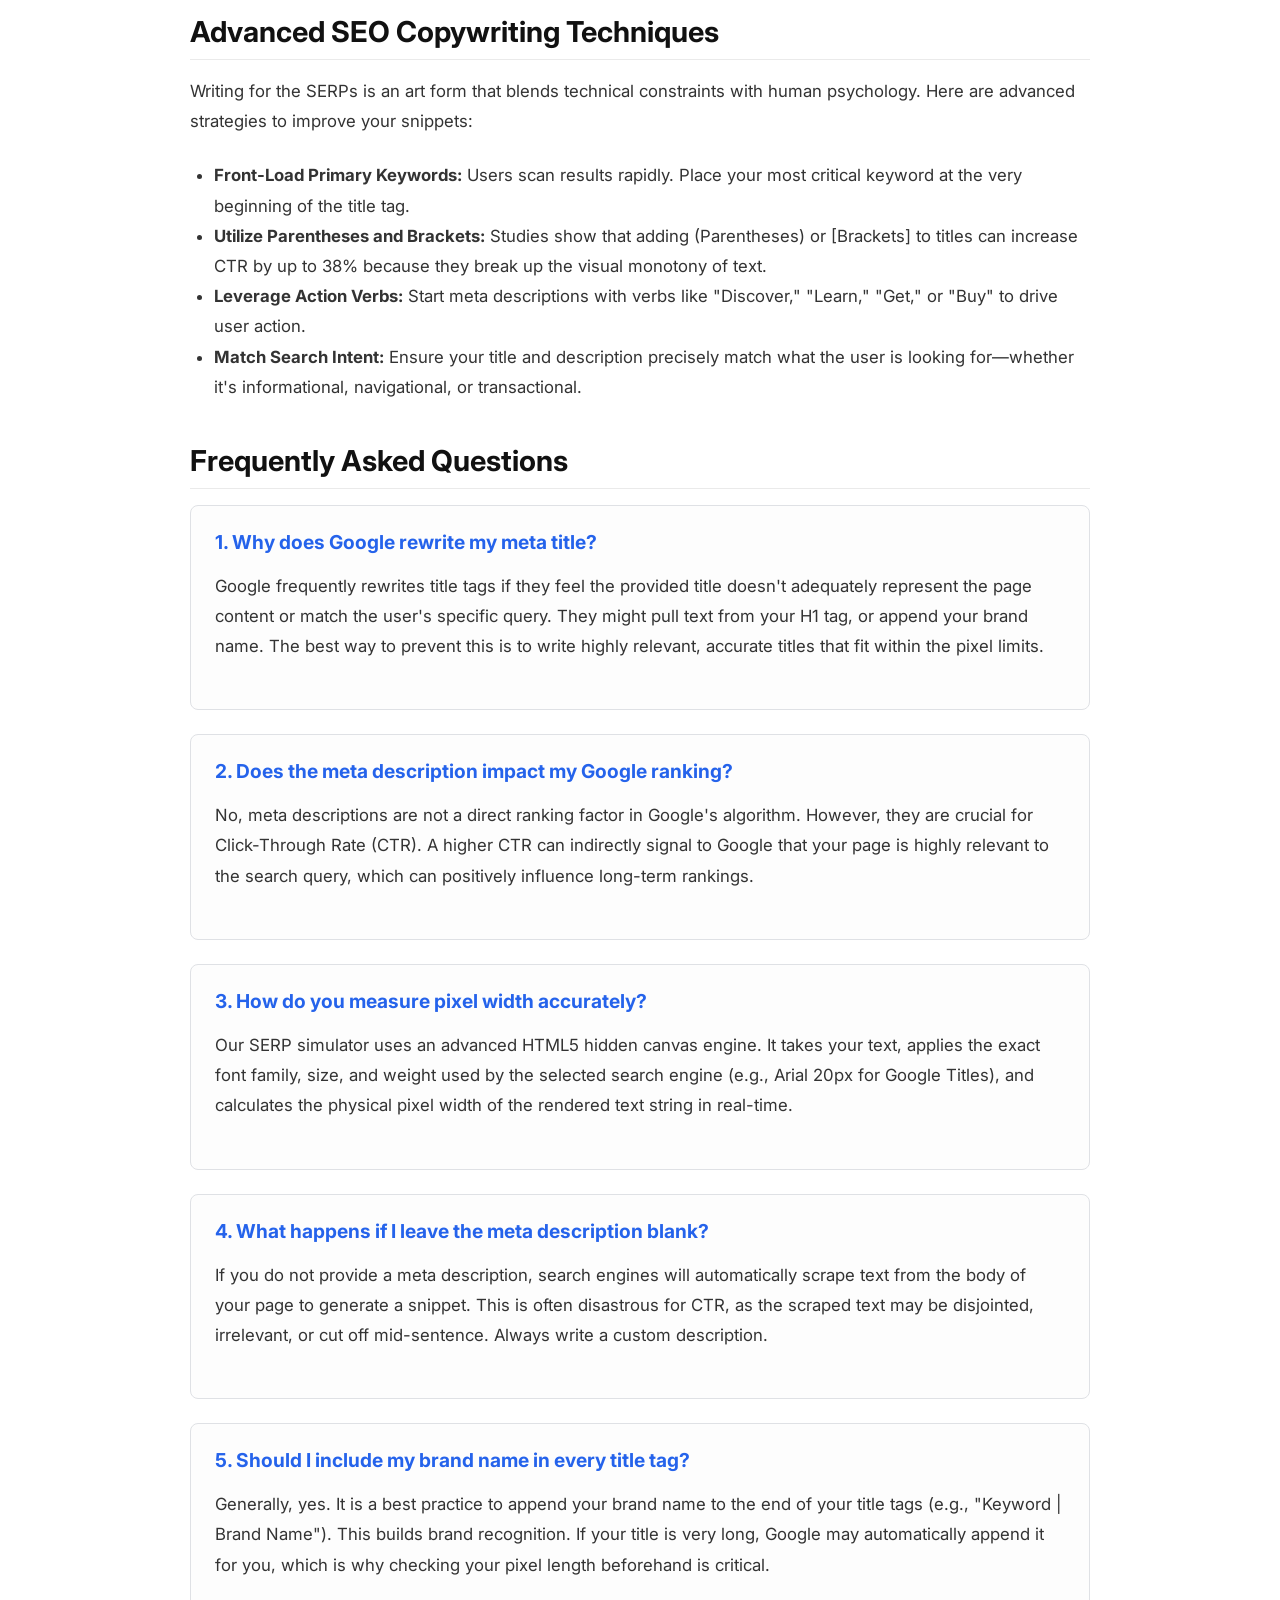
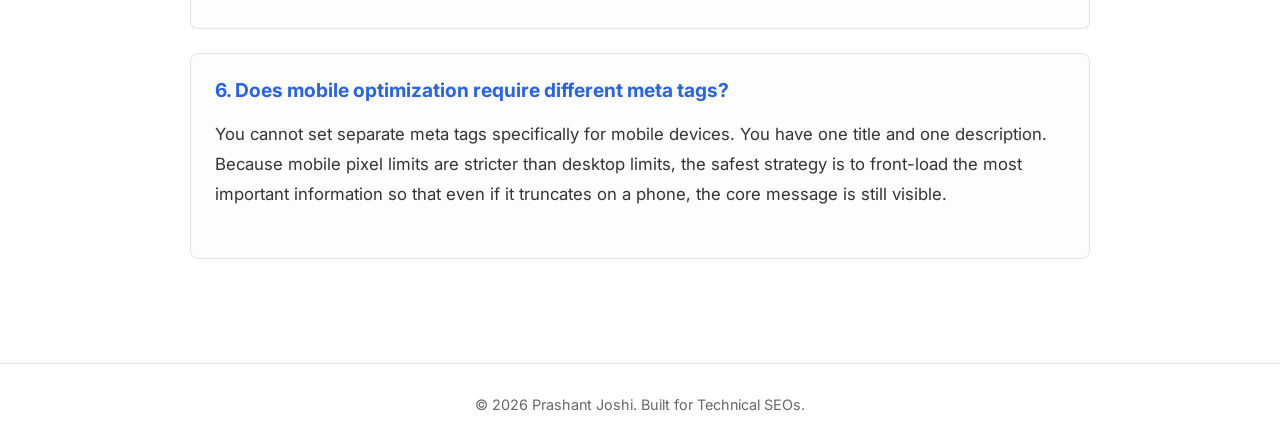
==== commit 583b1edb: "changes default data url" ====
--- a/serp-simulator.html
+++ b/serp-simulator.html
@@ -5,6 +5,7 @@
     <meta name="viewport" content="width=device-width, initial-scale=1.0">
     <title>Advanced SERP Emulator | Google, Bing & Brave SEO Tool</title>
     <meta name="description" content="Pixel-perfect SERP simulator for Google, Bing, and Brave. Check your meta title and description lengths with real-time fetching and dynamic preview.">
+    <link rel="canonical" href="https://prashant-joshi.com.np/serp-simulator" />
     
     <link rel="stylesheet" href="https://cdnjs.cloudflare.com/ajax/libs/font-awesome/6.4.0/css/all.min.css">
     <link href="https://fonts.googleapis.com/css2?family=Inter:wght@400;500;600;700&family=Arial&display=swap" rel="stylesheet">
@@ -296,9 +297,9 @@
 
     <!-- Navbar -->
     <nav class="navbar">
-        <a href="index.html" class="logo">Prashant<span>.SEO</span></a>
+        <a href="/" class="logo">Prashant<span>.SEO</span></a>
         <div class="nav-links">
-            <a href="index.html"><i class="fas fa-arrow-left"></i> Back to Portfolio</a>
+            <a href="/"><i class="fas fa-arrow-left"></i> Back to Portfolio</a>
         </div>
     </nav>
 
@@ -324,7 +325,7 @@
             <div class="form-group">
                 <label>Fetch Live Website</label>
                 <div style="display:flex; gap:0.5rem;">
-                    <input type="url" id="input-url" class="form-control" value="https://prashant-joshi.com.np" placeholder="example.com">
+                    <input type="url" id="input-url" class="form-control" value="" placeholder="example.com">
                     <button class="btn-fetch" id="fetch-btn" style="width: auto; padding: 0 1.2rem;" title="Fetch SEO Data">
                         <i class="fas fa-bolt"></i>
                     </button>
@@ -336,7 +337,7 @@
                     Meta Title 
                     <span id="title-stats" class="stat">0px / 600px</span>
                 </label>
-                <input type="text" id="input-title" class="form-control" value="Prashant Joshi | SEO Executive & Digital Growth Specialist">
+                <input type="text" id="input-title" class="form-control" value="" placeholder="Enter meta title here...">
             </div>
 
             <div class="form-group">
@@ -344,7 +345,7 @@
                     Meta Description 
                     <span id="desc-stats" class="stat">0px / 920px</span>
                 </label>
-                <textarea id="input-desc" class="form-control">Portfolio of Prashant Joshi, SEO Executive at Nest Nepal. Specialized in technical SEO, organic growth, and content optimization.</textarea>
+                <textarea id="input-desc" class="form-control" placeholder="Enter meta description here..."></textarea>
             </div>
             
             <div style="margin-top: 2rem; font-size: 0.85rem; color: #666; background: #f1f5f9; padding: 1rem; border-radius: 8px; border-left: 3px solid var(--primary);">
